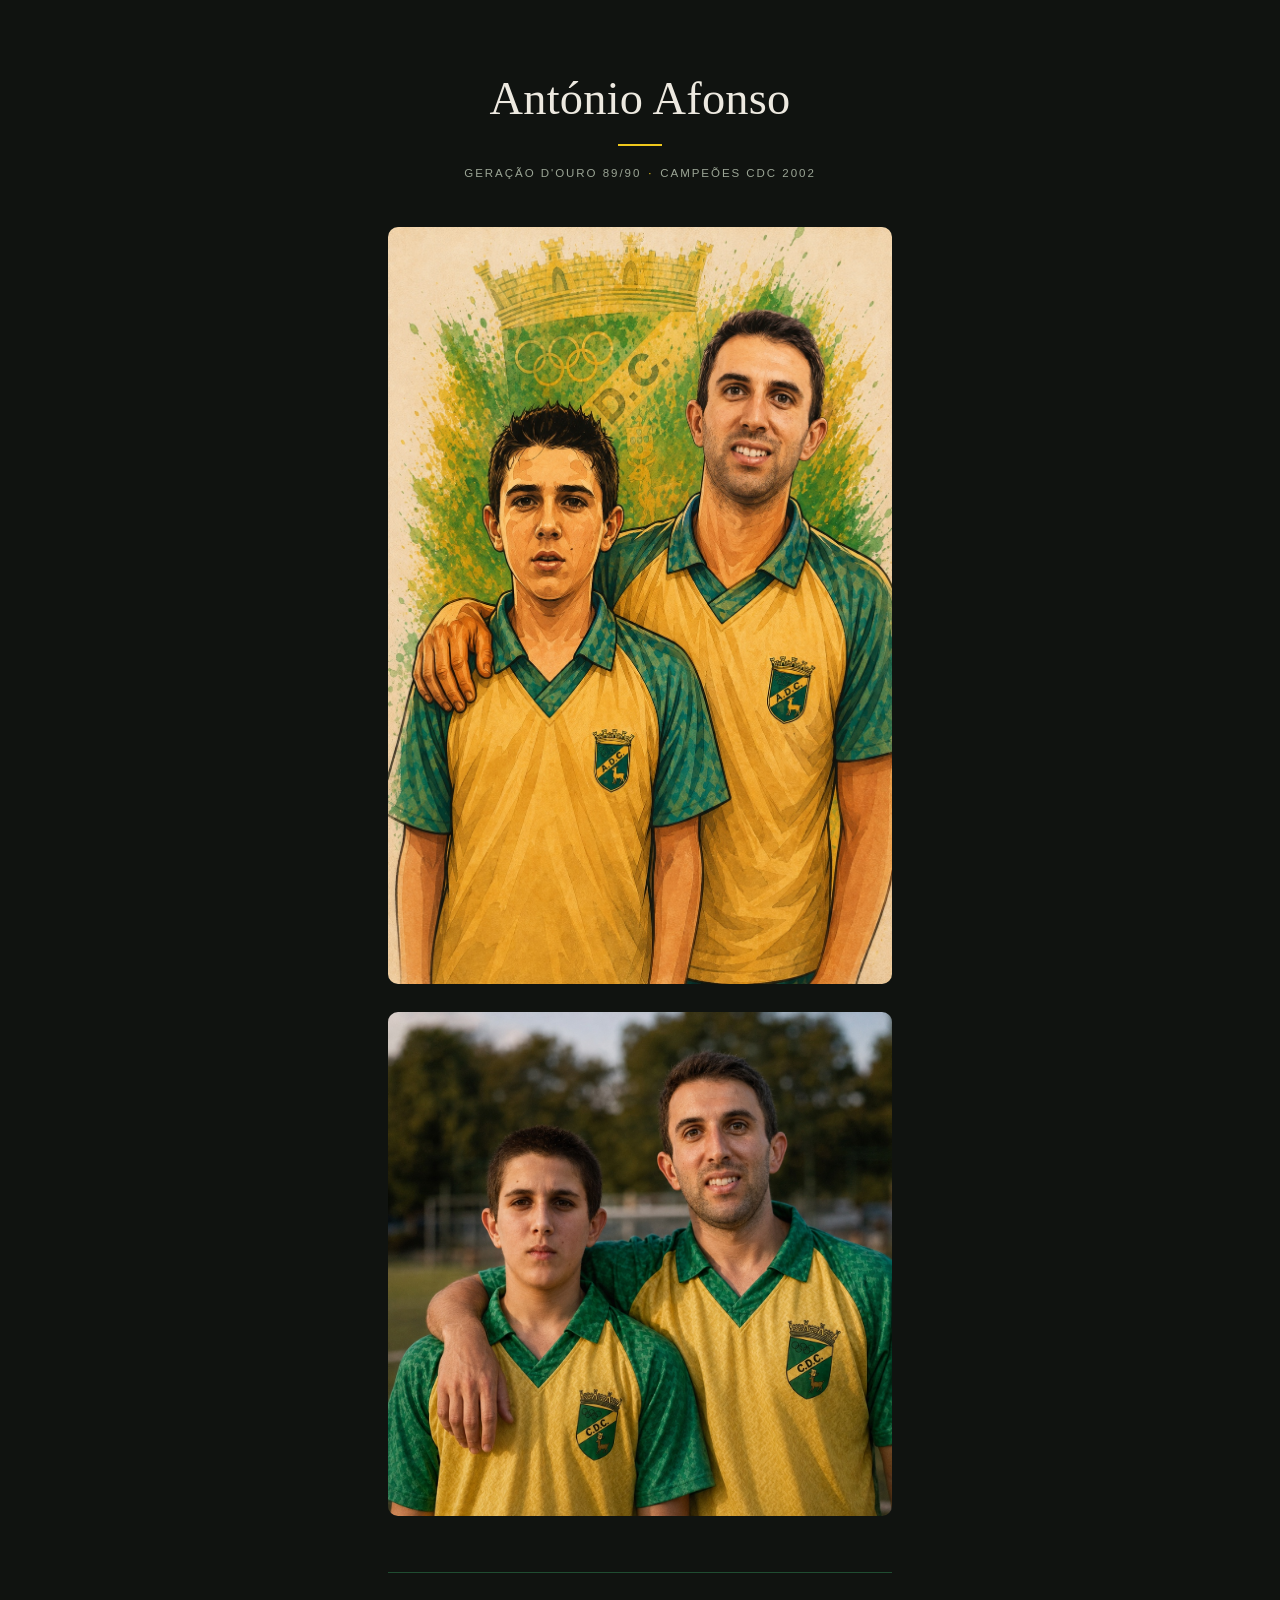
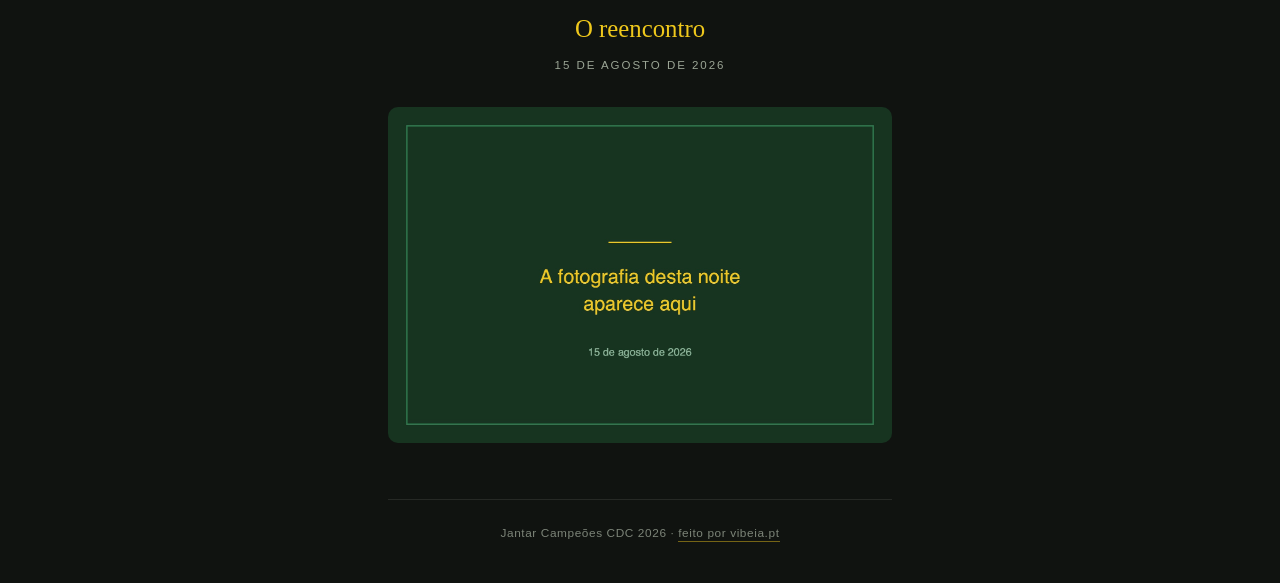
==== antonioafonso/index.html @ caaacec8 "Site do jantar dos Campeões CDC 2026 Treze páginas pessoais abertas por tag NFC, mais um índice. Cad" ====
<!DOCTYPE html>
<html lang="pt-PT">
<head>
<meta charset="UTF-8">
<meta name="viewport" content="width=device-width, initial-scale=1">
<meta name="robots" content="noindex, nofollow">
<title>António Afonso &middot; Geração D'Ouro 89/90</title>
<link rel="stylesheet" href="../css/estilo.css">
</head>
<body>
<main class="pagina">

  <header class="cabecalho">
    <h1 class="nome">António Afonso</h1>
    <hr class="filete">
    <p class="subtitulo">Geração D'Ouro 89/90 <span class="ponto">&middot;</span> Campeões CDC 2002</p>
  </header>

  <figure class="figura">
    <img src="../img/antonioafonso-ilustrada.jpg" width="1023" height="1537"
         alt="Ilustração de António Afonso com a camisola do Clube Desportivo de Cerveira">
  </figure>

  <figure class="figura">
    <img src="../img/antonioafonso-realista.jpg" width="1254" height="1254" loading="lazy"
         alt="Retrato realista de António Afonso com a camisola do Clube Desportivo de Cerveira">
  </figure>

  <section class="reencontro" id="reencontro">
    <hr class="separador">
    <h2>O reencontro</h2>
    <p class="data">15 de agosto de 2026</p>
    <figure class="figura">
      <img id="foto-grupo" src="../img/grupo-2026.jpg" width="1600" height="1067" loading="lazy"
           alt="Fotografia de grupo do jantar de 15 de agosto de 2026">
    </figure>
  </section>

  <footer class="rodape">
    Jantar Campeões CDC 2026 &middot; <a href="https://vibeia.pt">feito por vibeia.pt</a>
  </footer>

</main>
<script src="../js/grupo.js"></script>
</body>
</html>
---- css/estilo.css ----
/* Geração D'Ouro 89/90 — Jantar Campeões CDC 2026
   Mobile-first. Sem fontes externas, sem CDNs, sem rastreio. */

:root {
  --fundo: #101310;
  --texto: #ede9e0;
  --suave: #9ba595;
  --tenue: #7c8478;
  --verde: #2c7c4e;
  --amarelo: #efc81c;
  --serifada: Georgia, "Times New Roman", Times, serif;
  --sem-serifa: -apple-system, BlinkMacSystemFont, "Segoe UI", Roboto,
    "Helvetica Neue", Arial, sans-serif;
}

* {
  box-sizing: border-box;
}

html {
  -webkit-text-size-adjust: 100%;
}

body {
  margin: 0;
  background: var(--fundo);
  color: var(--texto);
  font-family: var(--sem-serifa);
  font-size: 17px;
  line-height: 1.6;
  -webkit-font-smoothing: antialiased;
}

.pagina {
  max-width: 34rem;
  margin: 0 auto;
  padding: 3.25rem 1.25rem 2.5rem;
}

/* Cabeçalho ------------------------------------------------------------ */

.cabecalho {
  text-align: center;
  margin-bottom: 2.75rem;
}

.nome {
  font-family: var(--serifada);
  font-weight: 400;
  font-size: 2.3rem;
  line-height: 1.15;
  letter-spacing: 0.005em;
  margin: 0;
}

.filete {
  width: 44px;
  height: 2px;
  border: 0;
  background: var(--amarelo);
  margin: 1.15rem auto;
}

.subtitulo {
  margin: 0;
  font-size: 0.72rem;
  letter-spacing: 0.17em;
  text-transform: uppercase;
  color: var(--suave);
}

.subtitulo .ponto {
  color: var(--amarelo);
  margin: 0 0.15em;
}

/* Imagens -------------------------------------------------------------- */

.figura {
  margin: 0 0 1.75rem;
}

.figura img {
  display: block;
  width: 100%;
  height: auto;
  border-radius: 10px;
}

/* O reencontro --------------------------------------------------------- */

.reencontro {
  margin-top: 3.5rem;
}

.reencontro[hidden] {
  display: none;
}

.separador {
  border: 0;
  border-top: 1px solid rgba(44, 124, 78, 0.55);
  margin: 0 0 2.25rem;
}

.reencontro h2 {
  font-family: var(--serifada);
  font-weight: 400;
  font-size: 1.55rem;
  color: var(--amarelo);
  text-align: center;
  margin: 0 0 0.5rem;
}

.data {
  text-align: center;
  margin: 0 0 2rem;
  font-size: 0.72rem;
  letter-spacing: 0.17em;
  text-transform: uppercase;
  color: var(--suave);
}

/* Rodapé --------------------------------------------------------------- */

.rodape {
  margin-top: 3.5rem;
  padding-top: 1.5rem;
  border-top: 1px solid rgba(237, 233, 224, 0.1);
  text-align: center;
  font-size: 0.74rem;
  letter-spacing: 0.05em;
  color: var(--tenue);
}

.rodape a {
  color: var(--tenue);
  text-decoration: none;
  border-bottom: 1px solid rgba(239, 200, 28, 0.45);
  padding-bottom: 1px;
}

/* Página de entrada ---------------------------------------------------- */

.intro {
  text-align: center;
  color: var(--suave);
  font-size: 0.95rem;
  margin: 0 0 2.5rem;
}

.lista {
  list-style: none;
  margin: 0;
  padding: 0;
}

.lista li {
  border-bottom: 1px solid rgba(237, 233, 224, 0.09);
}

.lista li:first-child {
  border-top: 1px solid rgba(237, 233, 224, 0.09);
}

.lista a {
  display: flex;
  justify-content: space-between;
  align-items: baseline;
  gap: 1rem;
  padding: 0.95rem 0.25rem;
  font-family: var(--serifada);
  font-size: 1.25rem;
  color: var(--texto);
  text-decoration: none;
}

.lista a::after {
  content: "\203A";
  color: var(--verde);
  font-family: var(--sem-serifa);
  font-size: 1.2rem;
}

/* Foco visível para navegação por teclado ------------------------------ */

a:focus-visible {
  outline: 2px solid var(--amarelo);
  outline-offset: 3px;
}

/* Ecrãs maiores -------------------------------------------------------- */

@media (min-width: 40rem) {
  .pagina {
    padding-top: 4.5rem;
  }

  .nome {
    font-size: 2.9rem;
  }
}
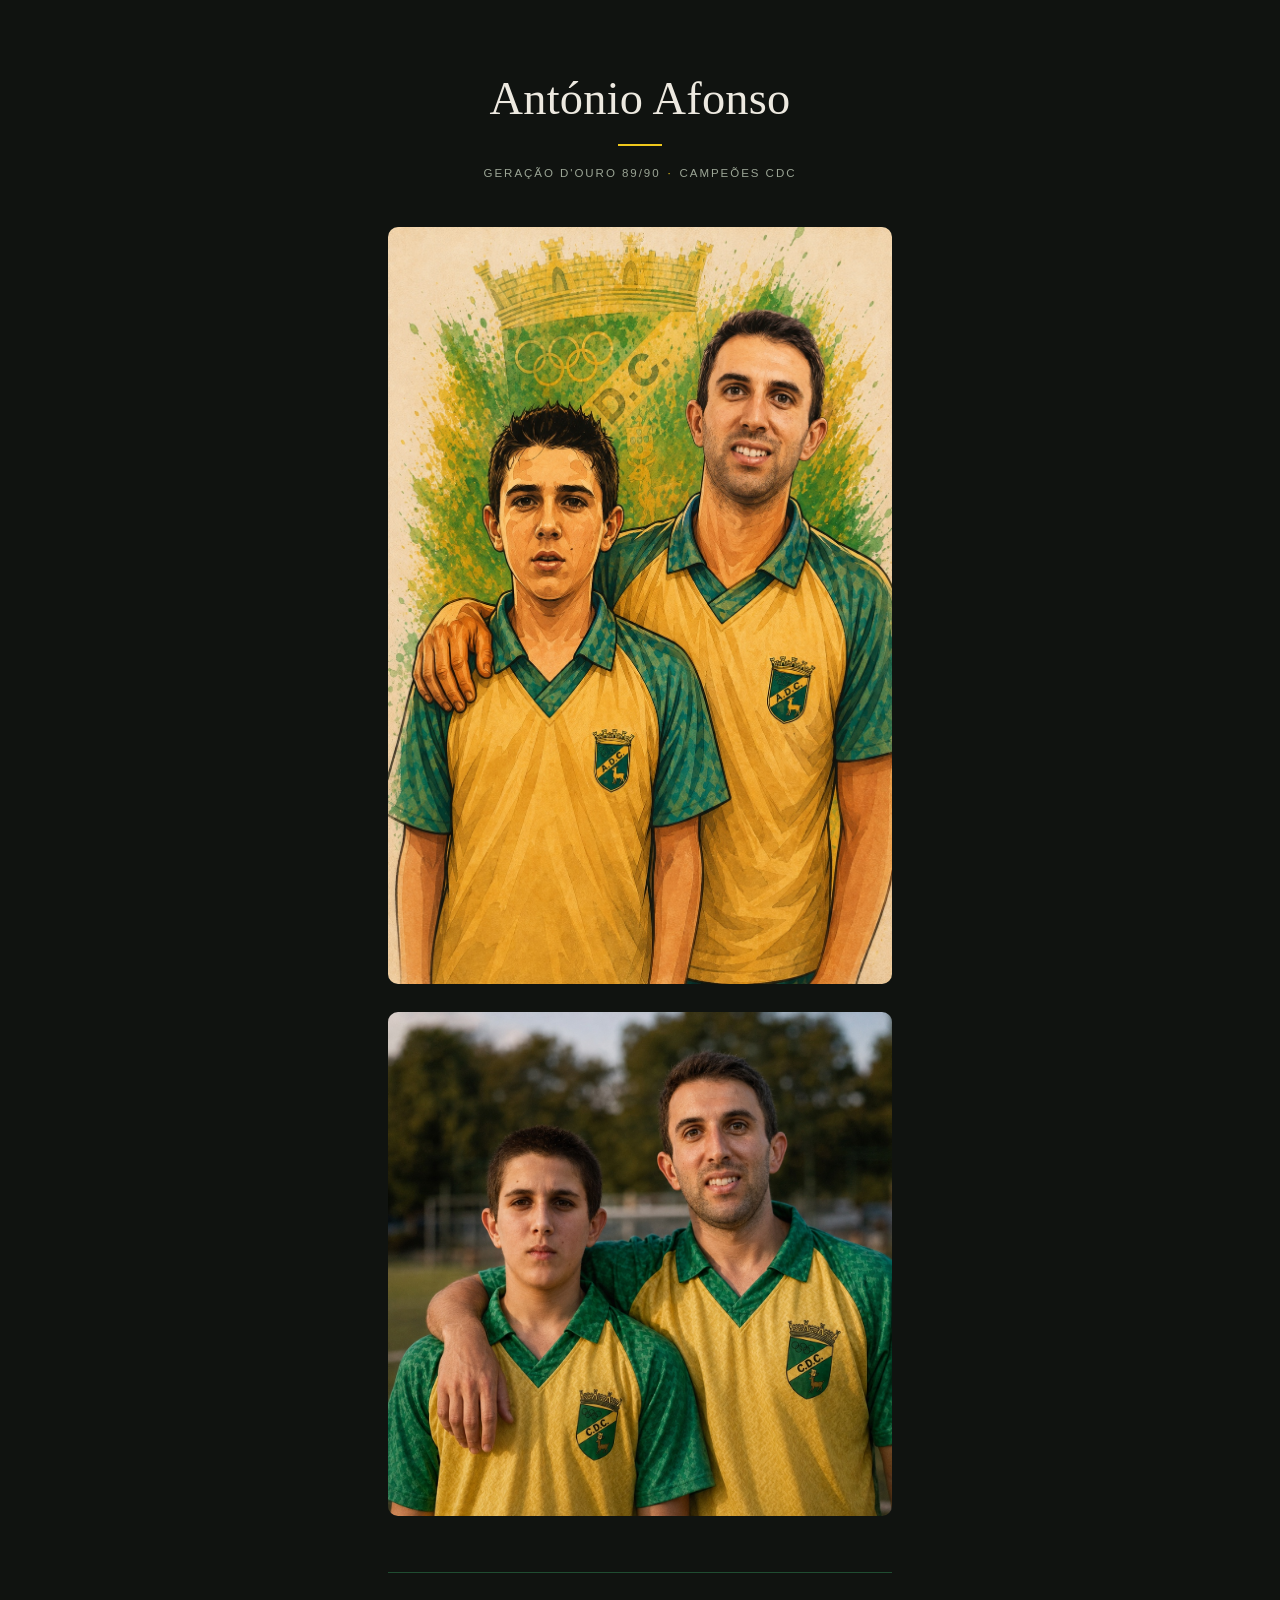
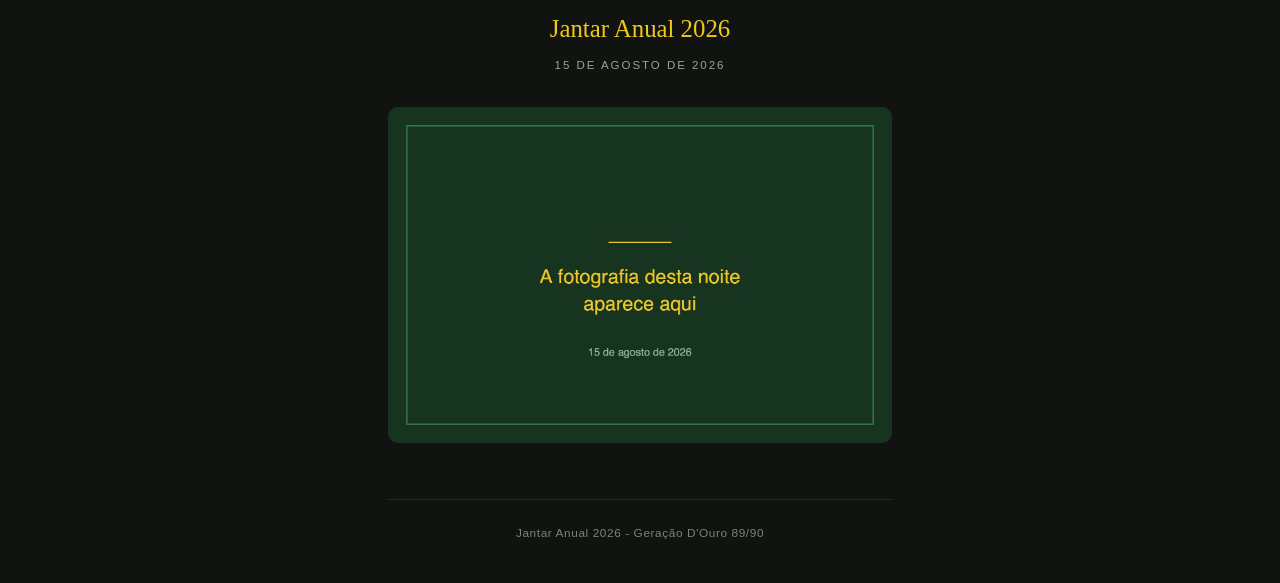
==== commit c172b831: "Ajusta os textos do subtítulo, da secção e do rodapé - Subtítulo das páginas pessoais perde o ano: C" ====
--- a/antonioafonso/index.html
+++ b/antonioafonso/index.html
@@ -13,7 +13,7 @@
   <header class="cabecalho">
     <h1 class="nome">António Afonso</h1>
     <hr class="filete">
-    <p class="subtitulo">Geração D'Ouro 89/90 <span class="ponto">&middot;</span> Campeões CDC 2002</p>
+    <p class="subtitulo">Geração D'Ouro 89/90 <span class="ponto">&middot;</span> Campeões CDC</p>
   </header>
 
   <figure class="figura">
@@ -26,9 +26,9 @@
          alt="Retrato realista de António Afonso com a camisola do Clube Desportivo de Cerveira">
   </figure>
 
-  <section class="reencontro" id="reencontro">
+  <section class="jantar" id="jantar">
     <hr class="separador">
-    <h2>O reencontro</h2>
+    <h2>Jantar Anual 2026</h2>
     <p class="data">15 de agosto de 2026</p>
     <figure class="figura">
       <img id="foto-grupo" src="../img/grupo-2026.jpg" width="1600" height="1067" loading="lazy"
@@ -37,7 +37,7 @@
   </section>
 
   <footer class="rodape">
-    Jantar Campeões CDC 2026 &middot; <a href="https://vibeia.pt">feito por vibeia.pt</a>
+    Jantar Anual 2026 - Geração D'Ouro 89/90
   </footer>
 
 </main>
--- a/css/estilo.css
+++ b/css/estilo.css
@@ -1,4 +1,4 @@
-/* Geração D'Ouro 89/90 — Jantar Campeões CDC 2026
+/* Geração D'Ouro 89/90 — Jantar Anual 2026
    Mobile-first. Sem fontes externas, sem CDNs, sem rastreio. */
 
 :root {
@@ -87,13 +87,13 @@
   border-radius: 10px;
 }
 
-/* O reencontro --------------------------------------------------------- */
+/* Jantar Anual --------------------------------------------------------- */
 
-.reencontro {
+.jantar {
   margin-top: 3.5rem;
 }
 
-.reencontro[hidden] {
+.jantar[hidden] {
   display: none;
 }
 
@@ -103,7 +103,7 @@
   margin: 0 0 2.25rem;
 }
 
-.reencontro h2 {
+.jantar h2 {
   font-family: var(--serifada);
   font-weight: 400;
   font-size: 1.55rem;
@@ -131,13 +131,6 @@
   font-size: 0.74rem;
   letter-spacing: 0.05em;
   color: var(--tenue);
-}
-
-.rodape a {
-  color: var(--tenue);
-  text-decoration: none;
-  border-bottom: 1px solid rgba(239, 200, 28, 0.45);
-  padding-bottom: 1px;
 }
 
 /* Página de entrada ---------------------------------------------------- */
